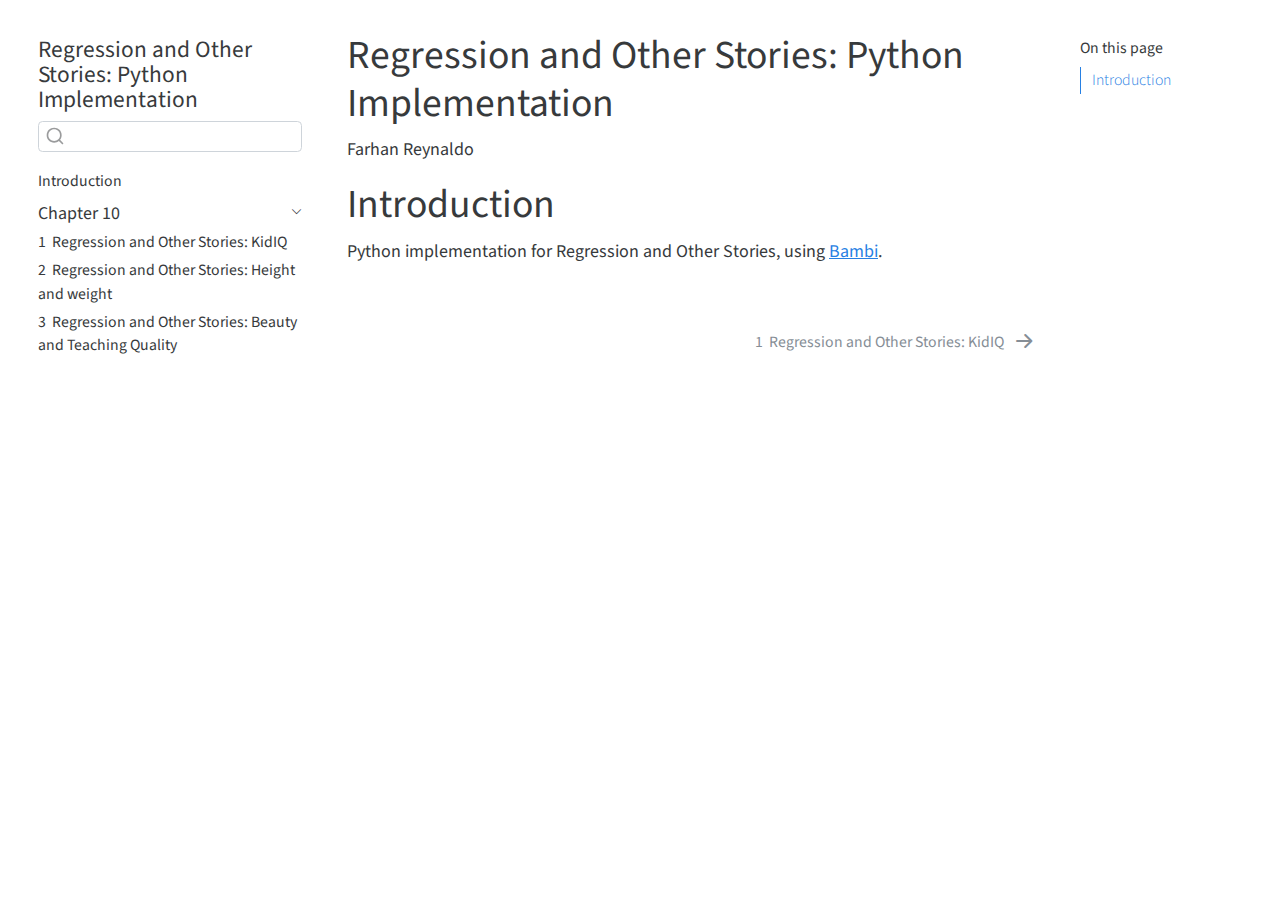
==== index.html @ aa70e220 "deploy: 21eaf51dbb74a4cae274a763568d5272a351032b" ====
<!DOCTYPE html>
<html xmlns="http://www.w3.org/1999/xhtml" lang="" xml:lang=""><head>
  <meta charset="utf-8">
  <meta name="generator" content="quarto-0.2.232">
  <meta name="viewport" content="width=device-width, initial-scale=1.0, user-scalable=yes">
  <meta name="author" content="Farhan Reynaldo">
  <title>Regression and Other Stories: Python Implementation</title>
  <style>
    code{white-space: pre-wrap;}
    span.smallcaps{font-variant: small-caps;}
    span.underline{text-decoration: underline;}
    div.column{display: inline-block; vertical-align: top; width: 50%;}
    div.hanging-indent{margin-left: 1.5em; text-indent: -1.5em;}
    ul.task-list{list-style: none;}
  </style>

  <!--[if lt IE 9]>
    <script src="//cdnjs.cloudflare.com/ajax/libs/html5shiv/3.7.3/html5shiv-printshiv.min.js"></script>
  <![endif]-->
  <script src="site_libs/quarto-nav/quarto-nav.js"></script>
  <script src="site_libs/quarto-nav/headroom.min.js"></script>
  <script src="site_libs/clipboard/clipboard.min.js"></script>
  <meta name="quarto:offset" content="./">
  <script src="site_libs/quarto-search/autocomplete.umd.js"></script>
  <script src="site_libs/quarto-search/fuse.min.js"></script>
  <script src="site_libs/quarto-search/quarto-search.js"></script>
  <link href="./ros/ch10/kidiq.html" rel="next">
  <script src="site_libs/quarto-html/quarto.js"></script>
  <script src="site_libs/quarto-html/popper.min.js"></script>
  <script src="site_libs/quarto-html/tippy.umd.min.js"></script>
  <script src="site_libs/quarto-html/anchor.min.js"></script>
  <link href="site_libs/quarto-html/tippy.css" rel="stylesheet">
  <link href="site_libs/quarto-html/quarto-syntax-highlighting.css" rel="stylesheet">
  <script src="site_libs/bootstrap/bootstrap.min.js"></script>
  <link href="site_libs/bootstrap/bootstrap-icons.css" rel="stylesheet">
  <link href="site_libs/bootstrap/bootstrap.min.css" rel="stylesheet">
  <script id="quarto-search-options" type="application/json">{
    "location": "sidebar",
    "copy-button": false,
    "collapse-after": 2,
    "panel-placement": "start",
    "type": "textbox",
    "limit": 20
  }</script>
</head>
<body>
<div id="quarto-search-results"></div>
<header id="quarto-header" class="headroom fixed-top">
<nav class="quarto-secondary-nav py-2 d-lg-none d-md-block " data-bs-toggle="collapse" data-bs-target="#quarto-sidebar" aria-controls="quarto-sidebar" aria-expanded="false" aria-label="Toggle sidebar navigation" onclick="if (window.quartoToggleHeadroom) { window.quartoToggleHeadroom(); }">
  <div class="container-fluid d-flex justify-content-between">
    <h1 class="quarto-secondary-nav-title mb-0 fs-3 d-inline">Regression and Other Stories: Python Implementation</h1>
    <button type="button" class="quarto-btn-toggle btn d-lg-none py-0 px-1 d-inline-block border-0 ">
      <i class="bi bi-chevron-right"></i>
    </button>
  </div>
</nav>
</header>
 <!-- /navbar/sidebar -->
<div class="container-fluid quarto-container d-flex flex-column page-layout-article" id="quarto-content">
<div class="row flex-fill">
  <div id="quarto-sidebar" class="col col-12 col-lg-3 d-lg-flex px-0 pt-0 sidebar collapse sidebar-navigation">
    <nav class="ms-lg-auto floating overflow-auto">
  <div class="px-3 pt-lg-2 mt-2 text-left sidebar-header">
    <div class="sidebar-title mb-0 py-0">
      <a href="./">Regression and Other Stories: Python Implementation</a> 
        <div class="sidebar-tools-main">
</div>
    </div>
  </div>
    <div class="px-3 mt-2 flex-shrink-0 align-items-center">
      <div class="sidebar-search">
      <div id="quarto-search" class="mb-0 " title="Search">
</div>
      </div>
    </div>
  <div class="sidebar-menu-container"> 
  <ul class="list-unstyled mt-1 px-3">
      <li class="sidebar-item">
  <a href="./index.html" class="active">Introduction</a>
</li>
      <ul class="list-unstyled sidebar-section depth1">
    <li class="">
        <div class="me-auto">
            <a class="sidebar-section-item d-inline-flex text-start w-100 " data-bs-toggle="collapse" data-bs-target="#chapter10-collapse" aria-expanded="true">
              <div class="me-auto sidebar-section-item">Chapter 10</div>
            <div><i class="bi bi-chevron-right ms-2"></i></div>
            </a>
        </div>
      <div class="collapse  show" id="chapter10-collapse">
        <ul class="list-unstyled sidebar-item-contents">
          <li class="sidebar-item">
  <a href="./ros/ch10/kidiq.html" class=""><span class="chapter-number">1</span>&nbsp; <span class="chapter-title">Regression and Other Stories: KidIQ</span></a>
</li>
          <li class="sidebar-item">
  <a href="./ros/ch10/height_and_weight.html" class=""><span class="chapter-number">2</span>&nbsp; <span class="chapter-title">Regression and Other Stories: Height and weight</span></a>
</li>
          <li class="sidebar-item">
  <a href="./ros/ch10/beauty.html" class=""><span class="chapter-number">3</span>&nbsp; <span class="chapter-title">Regression and Other Stories: Beauty and Teaching Quality</span></a>
</li>
        </ul>
      </div>
    </li>
  </ul>
  </ul>
  </div>
</nav>
  </div>
  <div id="quarto-toc-sidebar" class=" pt-0 col col-md-3 col-lg-2 d-none d-md-block sidebar sidebar-toc order-last"><nav id="TOC" role="doc-toc">
<h2 id="toc-title">On this page</h2>
<ul>
<li><a href="#introduction" class="nav-link active" data-scroll-target="#introduction">Introduction</a></li>
</ul>
</nav></div>
  <div class="col mx-auto col-sm-12 col-md-9 col-lg-7 col-xl-7 px-lg-4 pe-xxl-4 ps-xxl-3">
<main>
<header id="title-block-header">
<h1 class="title d-none d-lg-block display-7">Regression and Other Stories: Python Implementation</h1>
<p class="author">Farhan Reynaldo</p>
</header>

<section id="introduction" class="level1 unnumbered">
<h1 class="unnumbered">Introduction</h1>
<p>Python implementation for Regression and Other Stories, using <a href="https://bambinos.github.io/bambi">Bambi</a>.</p>


</section>
<script type="application/javascript">
window.document.addEventListener("DOMContentLoaded", function (event) {
  const icon = "";
  const anchorJS = new window.AnchorJS();
  anchorJS.options = {
    placement: 'right',
    icon: icon
  };
  anchorJS.add('.anchored');
  const clipboard = new window.ClipboardJS('.code-copy-button', {
    target: function(trigger) {
      return trigger.previousElementSibling;
    }
  });
  clipboard.on('success', function(e) {
    // button target
    const button = e.trigger;
    // don't keep focus
    button.blur();
    // flash "checked"
    button.classList.add('code-copy-button-checked');
    setTimeout(function() {
      button.classList.remove('code-copy-button-checked');
    }, 1000);
    // clear code selection
    e.clearSelection();
  });
  function tippyHover(el, contentFn) {
    window.tippy(el, {
      allowHTML: true,
      content: contentFn,
      maxWidth: 500,
      delay: 100,
      arrow: false,
      interactive: true,
      interactiveBorder: 10,
      theme: 'quarto',
      placement: 'bottom-start'
    }); 
  }
  const noterefs = window.document.querySelectorAll('a[role="doc-noteref"]');
  for (var i=0; i<noterefs.length; i++) {
    const ref = noterefs[i];
    tippyHover(ref, function() {
      let href = ref.getAttribute('href');
      try { href = new URL(href).hash; } catch {}
      const id = href.replace(/^#\/?/, "");
      const note = window.document.getElementById(id);
      return note.innerHTML;
    });
  }
  var bibliorefs = window.document.querySelectorAll('a[role="doc-biblioref"]');
  for (var i=0; i<bibliorefs.length; i++) {
    const ref = bibliorefs[i];
    const cites = ref.parentNode.getAttribute('data-cites').split(' ');
    tippyHover(ref, function() {
      var popup = window.document.createElement('div');
      cites.forEach(function(cite) {
        var citeDiv = window.document.createElement('div');
        citeDiv.classList.add('hanging-indent');
        citeDiv.classList.add('csl-entry');
        var biblioDiv = window.document.getElementById('ref-' + cite);
        if (biblioDiv) {
          citeDiv.innerHTML = biblioDiv.innerHTML;
        }
        popup.appendChild(citeDiv);
      });
      return popup.innerHTML;
    });
  }
});
</script>
</main>
<div class="page-navigation ">
  <div class="nav-page nav-page-previous">
  </div>
  <div class="nav-page nav-page-next">
      <a href="./ros/ch10/kidiq.html">
        <span class="nav-page-text"><span class="chapter-number">1</span>&nbsp; <span class="chapter-title">Regression and Other Stories: KidIQ</span></span> <i class="bi bi-arrow-right-short"></i>
      </a>
  </div>
</div>
</div> <!-- /main column -->
</div> <!-- /row -->
</div> <!-- /container fluid -->


</body></html>
---- site_libs/quarto-html/tippy.css ----
.tippy-box[data-animation=fade][data-state=hidden]{opacity:0}[data-tippy-root]{max-width:calc(100vw - 10px)}.tippy-box{position:relative;background-color:#333;color:#fff;border-radius:4px;font-size:14px;line-height:1.4;outline:0;transition-property:transform,visibility,opacity}.tippy-box[data-placement^=top]>.tippy-arrow{bottom:0}.tippy-box[data-placement^=top]>.tippy-arrow:before{bottom:-7px;left:0;border-width:8px 8px 0;border-top-color:initial;transform-origin:center top}.tippy-box[data-placement^=bottom]>.tippy-arrow{top:0}.tippy-box[data-placement^=bottom]>.tippy-arrow:before{top:-7px;left:0;border-width:0 8px 8px;border-bottom-color:initial;transform-origin:center bottom}.tippy-box[data-placement^=left]>.tippy-arrow{right:0}.tippy-box[data-placement^=left]>.tippy-arrow:before{border-width:8px 0 8px 8px;border-left-color:initial;right:-7px;transform-origin:center left}.tippy-box[data-placement^=right]>.tippy-arrow{left:0}.tippy-box[data-placement^=right]>.tippy-arrow:before{left:-7px;border-width:8px 8px 8px 0;border-right-color:initial;transform-origin:center right}.tippy-box[data-inertia][data-state=visible]{transition-timing-function:cubic-bezier(.54,1.5,.38,1.11)}.tippy-arrow{width:16px;height:16px;color:#333}.tippy-arrow:before{content:"";position:absolute;border-color:transparent;border-style:solid}.tippy-content{position:relative;padding:5px 9px;z-index:1}
---- site_libs/quarto-html/quarto-syntax-highlighting.css ----
/* quarto syntax highlight colors */
:root {
  --quarto-hl-ot-color: #007BA5;
  --quarto-hl-at-color: inherit;
  --quarto-hl-ss-color: #20794D;
  --quarto-hl-an-color: #5E5E5E;
  --quarto-hl-fu-color: #4758AB;
  --quarto-hl-st-color: #20794D;
  --quarto-hl-cf-color: #007BA5;
  --quarto-hl-op-color: #5E5E5E;
  --quarto-hl-er-color: #AD0000;
  --quarto-hl-bn-color: #AD0000;
  --quarto-hl-al-color: #AD0000;
  --quarto-hl-va-color: #111111;
  --quarto-hl-bu-color: inherit;
  --quarto-hl-ex-color: inherit;
  --quarto-hl-pp-color: #AD0000;
  --quarto-hl-in-color: #5E5E5E;
  --quarto-hl-vs-color: #20794D;
  --quarto-hl-wa-color: #5E5E5E;
  --quarto-hl-do-color: #5E5E5E;
  --quarto-hl-im-color: inherit;
  --quarto-hl-ch-color: #20794D;
  --quarto-hl-dt-color: #AD0000;
  --quarto-hl-fl-color: #AD0000;
  --quarto-hl-co-color: #5E5E5E;
  --quarto-hl-cv-color: #5E5E5E;
  --quarto-hl-cn-color: #8f5902;
  --quarto-hl-sc-color: #5E5E5E;
  --quarto-hl-dv-color: #AD0000;
  --quarto-hl-kw-color: #007BA5;
}

/* other quarto variables */
:root {
  --quarto-font-monospace: SFMono-Regular, Menlo, Monaco, Consolas, "Liberation Mono", "Courier New", monospace;
}

code span {
  color: #007BA5;
}

div.sourceCode {
  color: #007BA5;
}

code span.ot {
  color: #007BA5;
}

code span.ss {
  color: #20794D;
}

code span.an {
  color: #5E5E5E;
}

code span.fu {
  color: #4758AB;
}

code span.st {
  color: #20794D;
}

code span.cf {
  color: #007BA5;
}

code span.op {
  color: #5E5E5E;
}

code span.er {
  color: #AD0000;
}

code span.bn {
  color: #AD0000;
}

code span.al {
  color: #AD0000;
}

code span.va {
  color: #111111;
}

code span.pp {
  color: #AD0000;
}

code span.in {
  color: #5E5E5E;
}

code span.vs {
  color: #20794D;
}

code span.wa {
  color: #5E5E5E;
  font-style: italic;
}

code span.do {
  color: #5E5E5E;
  font-style: italic;
}

code span.ch {
  color: #20794D;
}

code span.dt {
  color: #AD0000;
}

code span.fl {
  color: #AD0000;
}

code span.co {
  color: #5E5E5E;
}

code span.cv {
  color: #5E5E5E;
  font-style: italic;
}

code span.cn {
  color: #8f5902;
}

code span.sc {
  color: #5E5E5E;
}

code span.dv {
  color: #AD0000;
}

code span.kw {
  color: #007BA5;
}
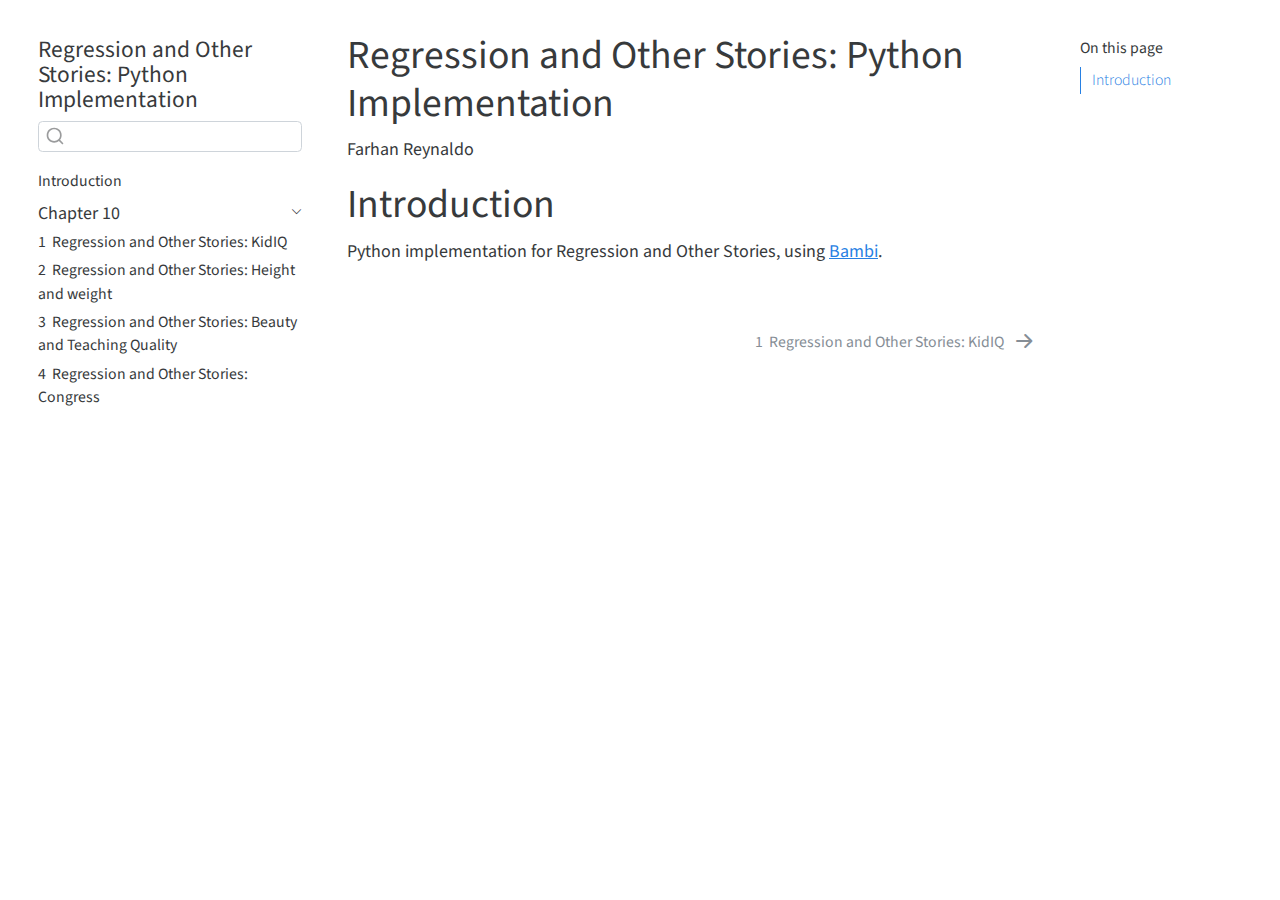
==== commit 0988f371: "deploy: c5e12799a85f6e5b0ac49fc5a3e22d8564bd55cd" ====
--- a/index.html
+++ b/index.html
@@ -96,6 +96,9 @@
 </li>
           <li class="sidebar-item">
   <a href="./ros/ch10/beauty.html" class=""><span class="chapter-number">3</span>&nbsp; <span class="chapter-title">Regression and Other Stories: Beauty and Teaching Quality</span></a>
+</li>
+          <li class="sidebar-item">
+  <a href="./ros/ch10/congress.html" class=""><span class="chapter-number">4</span>&nbsp; <span class="chapter-title">Regression and Other Stories: Congress</span></a>
 </li>
         </ul>
       </div>
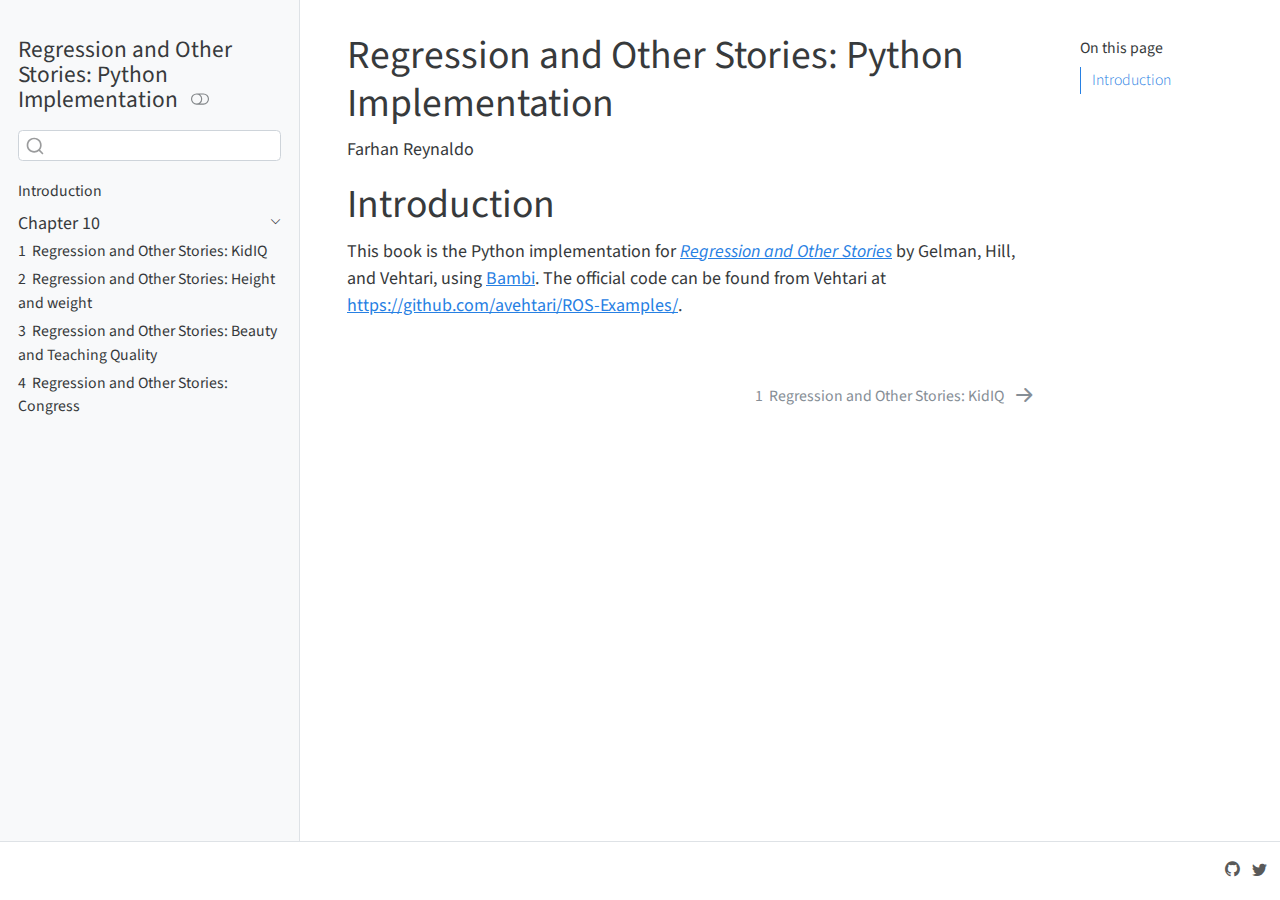
==== commit fc2e9a51: "deploy: 8d69a99f98778441fc0b5d15aefc09aa00f18bc5" ====
--- a/index.html
+++ b/index.html
@@ -30,10 +30,12 @@
   <script src="site_libs/quarto-html/tippy.umd.min.js"></script>
   <script src="site_libs/quarto-html/anchor.min.js"></script>
   <link href="site_libs/quarto-html/tippy.css" rel="stylesheet">
-  <link href="site_libs/quarto-html/quarto-syntax-highlighting.css" rel="stylesheet">
+  <link class="quarto-color-scheme" href="site_libs/quarto-html/quarto-syntax-highlighting.css" rel="stylesheet">
+  <link class="quarto-color-scheme quarto-color-alternate" rel="prefetch" href="site_libs/quarto-html/quarto-syntax-highlighting-dark.css">
   <script src="site_libs/bootstrap/bootstrap.min.js"></script>
   <link href="site_libs/bootstrap/bootstrap-icons.css" rel="stylesheet">
-  <link href="site_libs/bootstrap/bootstrap.min.css" rel="stylesheet">
+  <link class="quarto-color-scheme" href="site_libs/bootstrap/bootstrap.min.css" rel="stylesheet">
+  <link class="quarto-color-scheme quarto-color-alternate" rel="prefetch" href="site_libs/bootstrap/bootstrap-dark.min.css">
   <script id="quarto-search-options" type="application/json">{
     "location": "sidebar",
     "copy-button": false,
@@ -56,14 +58,15 @@
 </nav>
 </header>
  <!-- /navbar/sidebar -->
-<div class="container-fluid quarto-container d-flex flex-column page-layout-article" id="quarto-content">
-<div class="row flex-fill">
+<div class="container-fluid quarto-container d-flex flex-column page-layout-article">
+<div class="row flex-fill" id="quarto-content">
   <div id="quarto-sidebar" class="col col-12 col-lg-3 d-lg-flex px-0 pt-0 sidebar collapse sidebar-navigation">
-    <nav class="ms-lg-auto floating overflow-auto">
+    <nav class="me-lg-auto docked overflow-auto">
   <div class="px-3 pt-lg-2 mt-2 text-left sidebar-header">
     <div class="sidebar-title mb-0 py-0">
       <a href="./">Regression and Other Stories: Python Implementation</a> 
         <div class="sidebar-tools-main">
+  <a href="" class="quarto-color-scheme-toggle sidebar-tool" onclick="window.quartoToggleColorScheme(); return false;" title="Toggle dark mode"><i class="bi"></i></a>
 </div>
     </div>
   </div>
@@ -114,7 +117,7 @@
 <li><a href="#introduction" class="nav-link active" data-scroll-target="#introduction">Introduction</a></li>
 </ul>
 </nav></div>
-  <div class="col mx-auto col-sm-12 col-md-9 col-lg-7 col-xl-7 px-lg-4 pe-xxl-4 ps-xxl-3">
+  <div class="col mx-auto col-sm-12 col-md-9 col-lg-7 col-xl-7 px-lg-4 pe-xxl-4 ps-xxl-0">
 <main>
 <header id="title-block-header">
 <h1 class="title d-none d-lg-block display-7">Regression and Other Stories: Python Implementation</h1>
@@ -123,12 +126,108 @@
 
 <section id="introduction" class="level1 unnumbered">
 <h1 class="unnumbered">Introduction</h1>
-<p>Python implementation for Regression and Other Stories, using <a href="https://bambinos.github.io/bambi">Bambi</a>.</p>
+<p>This book is the Python implementation for <a href="https://www.cambridge.org/core/books/regression-and-other-stories/DD20DD6C9057118581076E54E40C372C"><em>Regression and Other Stories</em></a> by Gelman, Hill, and Vehtari, using <a href="https://bambinos.github.io/bambi">Bambi</a>. The official code can be found from Vehtari at <a href="https://github.com/avehtari/ROS-Examples/">https://github.com/avehtari/ROS-Examples/</a>.</p>
 
 
 </section>
 <script type="application/javascript">
 window.document.addEventListener("DOMContentLoaded", function (event) {
+  const disableStylesheet = (stylesheets) => {
+    for (let i=0; i < stylesheets.length; i++) {
+      const stylesheet = stylesheets[i];
+      stylesheet.rel = 'prefetch';
+    }
+  }
+  const enableStylesheet = (stylesheets) => {
+    for (let i=0; i < stylesheets.length; i++) {
+      const stylesheet = stylesheets[i];
+      stylesheet.rel = 'stylesheet';
+    }
+  }
+  const manageTransitions = (selector, allowTransitions) => {
+    const els = window.document.querySelectorAll(selector);
+    for (let i=0; i < els.length; i++) {
+      const el = els[i];
+      if (allowTransitions) {
+        el.classList.remove('notransition');
+      } else {
+        el.classList.add('notransition');
+      }
+    }
+  }
+  const toggleColorMode = (alternate) => {
+    // Switch the stylesheets
+    const alternateStylesheets = window.document.querySelectorAll('link.quarto-color-scheme.quarto-color-alternate');
+    manageTransitions('div.sidebar-toc .nav-link', false);
+    if (alternate) {
+      enableStylesheet(alternateStylesheets);
+    } else {
+      disableStylesheet(alternateStylesheets);
+    }
+    manageTransitions('.quarto-toc-sidebar .nav-link', true);
+    // Switch the toggles
+    const toggles = window.document.querySelectorAll('.quarto-color-scheme-toggle');
+    for (let i=0; i < toggles.length; i++) {
+      const toggle = toggles[i];
+      if (toggle) {
+        if (alternate) {
+          toggle.classList.add("alternate");     
+        } else {
+          toggle.classList.remove("alternate");
+        }
+      }
+    }
+  }
+  const isFileUrl = () => { 
+    return window.location.protocol === 'file:';
+  }
+  const hasAlternateSentinel = () => {  
+    let styleSentinel = getColorSchemeSentinel();
+    if (styleSentinel !== null) {
+      return styleSentinel === "alternate";
+    } else {
+      return false;
+    }
+  }
+  const setStyleSentinel = (alternate) => {
+    const value = alternate ? "alternate" : "default";
+    if (!isFileUrl()) {
+      window.localStorage.setItem("quarto-color-scheme", value);
+    } else {
+      localAlternateSentinel = value;
+    }
+  }
+  const getColorSchemeSentinel = () => {
+    if (!isFileUrl()) {
+      return window.localStorage.getItem("quarto-color-scheme");
+    } else {
+      return localAlternateSentinel;
+    }
+  }
+  let localAlternateSentinel = null;
+  // Dark / light mode switch
+  window.quartoToggleColorScheme = () => {
+    // Read the current dark / light value 
+    let toAlternate = !hasAlternateSentinel();
+    toggleColorMode(toAlternate);
+    setStyleSentinel(toAlternate);
+  };
+  // Ensure there is a toggle, if there isn't float one in the top right
+  if (window.document.querySelector('.quarto-color-scheme-toggle') === null) {
+    const a = window.document.createElement('a');
+    a.id = "quarto-color-scheme-toggle";
+    a.classList.add('top-right');
+    a.href = "";
+    a.onclick = function() { try { window.quartoToggleColorScheme(); } catch {} return false; };
+    const i = window.document.createElement("i");
+    i.classList.add('bi');
+    a.appendChild(i);
+    window.document.body.appendChild(a);
+  }
+  // Switch to dark mode if need be
+  if (hasAlternateSentinel()) {
+    toggleColorMode(true);
+  } 
   const icon = "";
   const anchorJS = new window.AnchorJS();
   anchorJS.options = {
@@ -200,7 +299,7 @@
 });
 </script>
 </main>
-<div class="page-navigation ">
+<div class="page-navigation page-navigation-docked">
   <div class="nav-page nav-page-previous">
   </div>
   <div class="nav-page nav-page-next">
@@ -211,6 +310,26 @@
 </div>
 </div> <!-- /main column -->
 </div> <!-- /row -->
+<div class="row">
+  <div class="nav-footer">
+    <div class="nav-footer-right ms-auto">
+      <ul class="footer-items list-unstyled">
+    <li class="nav-item compact">
+    <a class="nav-link" href="https://github.com/farhanreynaldo">
+      <i class="bi-github" role="img">
+</i> 
+    </a>
+  </li>  
+    <li class="nav-item compact">
+    <a class="nav-link" href="https://twitter.com/xynx">
+      <i class="bi-twitter" role="img">
+</i> 
+    </a>
+  </li>  
+</ul>
+    </div>
+  </div>
+</div>
 </div> <!-- /container fluid -->
 
 
--- a/site_libs/quarto-html/quarto-syntax-highlighting.css
+++ b/site_libs/quarto-html/quarto-syntax-highlighting.css
@@ -32,6 +32,10 @@
 }
 
 /* other quarto variables */
+:root {
+  --quarto-font-monospace: SFMono-Regular, Menlo, Monaco, Consolas, "Liberation Mono", "Courier New", monospace;
+}
+
 :root {
   --quarto-font-monospace: SFMono-Regular, Menlo, Monaco, Consolas, "Liberation Mono", "Courier New", monospace;
 }
--- a/site_libs/quarto-html/quarto-syntax-highlighting-dark.css
+++ b/site_libs/quarto-html/quarto-syntax-highlighting-dark.css
@@ -0,0 +1,171 @@
+/* quarto syntax highlight colors */
+:root {
+  --quarto-hl-al-color: #f07178;
+  --quarto-hl-an-color: #d4d0ab;
+  --quarto-hl-at-color: #00e0e0;
+  --quarto-hl-bn-color: #d4d0ab;
+  --quarto-hl-bu-color: #abe338;
+  --quarto-hl-ch-color: #abe338;
+  --quarto-hl-co-color: #f8f8f2;
+  --quarto-hl-cv-color: #ffd700;
+  --quarto-hl-cn-color: #ffd700;
+  --quarto-hl-cf-color: #ffa07a;
+  --quarto-hl-dt-color: #ffa07a;
+  --quarto-hl-dv-color: #d4d0ab;
+  --quarto-hl-do-color: #f8f8f2;
+  --quarto-hl-er-color: #f07178;
+  --quarto-hl-ex-color: #00e0e0;
+  --quarto-hl-fl-color: #d4d0ab;
+  --quarto-hl-fu-color: #ffa07a;
+  --quarto-hl-im-color: #abe338;
+  --quarto-hl-in-color: #d4d0ab;
+  --quarto-hl-kw-color: #ffa07a;
+  --quarto-hl-op-color: #ffa07a;
+  --quarto-hl-pp-color: #dcc6e0;
+  --quarto-hl-re-color: #00e0e0;
+  --quarto-hl-sc-color: #abe338;
+  --quarto-hl-ss-color: #abe338;
+  --quarto-hl-st-color: #abe338;
+  --quarto-hl-va-color: #00e0e0;
+  --quarto-hl-vs-color: #abe338;
+  --quarto-hl-wa-color: #dcc6e0;
+}
+
+/* other quarto variables */
+:root {
+  --quarto-font-monospace: SFMono-Regular, Menlo, Monaco, Consolas, "Liberation Mono", "Courier New", monospace;
+}
+
+:root {
+  --quarto-font-monospace: SFMono-Regular, Menlo, Monaco, Consolas, "Liberation Mono", "Courier New", monospace;
+}
+
+code span.al {
+  font-weight: bold;
+  color: #f07178;
+}
+
+code span.an {
+  color: #d4d0ab;
+}
+
+code span.at {
+  color: #00e0e0;
+}
+
+code span.bn {
+  color: #d4d0ab;
+}
+
+code span.bu {
+  color: #abe338;
+}
+
+code span.ch {
+  color: #abe338;
+}
+
+code span.co {
+  font-style: italic;
+  color: #f8f8f2;
+}
+
+code span.cv {
+  color: #ffd700;
+}
+
+code span.cn {
+  color: #ffd700;
+}
+
+code span.cf {
+  font-weight: bold;
+  color: #ffa07a;
+}
+
+code span.dt {
+  color: #ffa07a;
+}
+
+code span.dv {
+  color: #d4d0ab;
+}
+
+code span.do {
+  color: #f8f8f2;
+}
+
+code span.er {
+  color: #f07178;
+  text-decoration: underline;
+}
+
+code span.ex {
+  font-weight: bold;
+  color: #00e0e0;
+}
+
+code span.fl {
+  color: #d4d0ab;
+}
+
+code span.fu {
+  color: #ffa07a;
+}
+
+code span.im {
+  color: #abe338;
+}
+
+code span.in {
+  color: #d4d0ab;
+}
+
+code span.kw {
+  font-weight: bold;
+  color: #ffa07a;
+}
+
+code span {
+  color: #f8f8f2;
+}
+
+div.sourceCode {
+  color: #f8f8f2;
+}
+
+code span.op {
+  color: #ffa07a;
+}
+
+code span.pp {
+  color: #dcc6e0;
+}
+
+code span.re {
+  color: #00e0e0;
+}
+
+code span.sc {
+  color: #abe338;
+}
+
+code span.ss {
+  color: #abe338;
+}
+
+code span.st {
+  color: #abe338;
+}
+
+code span.va {
+  color: #00e0e0;
+}
+
+code span.vs {
+  color: #abe338;
+}
+
+code span.wa {
+  color: #dcc6e0;
+}
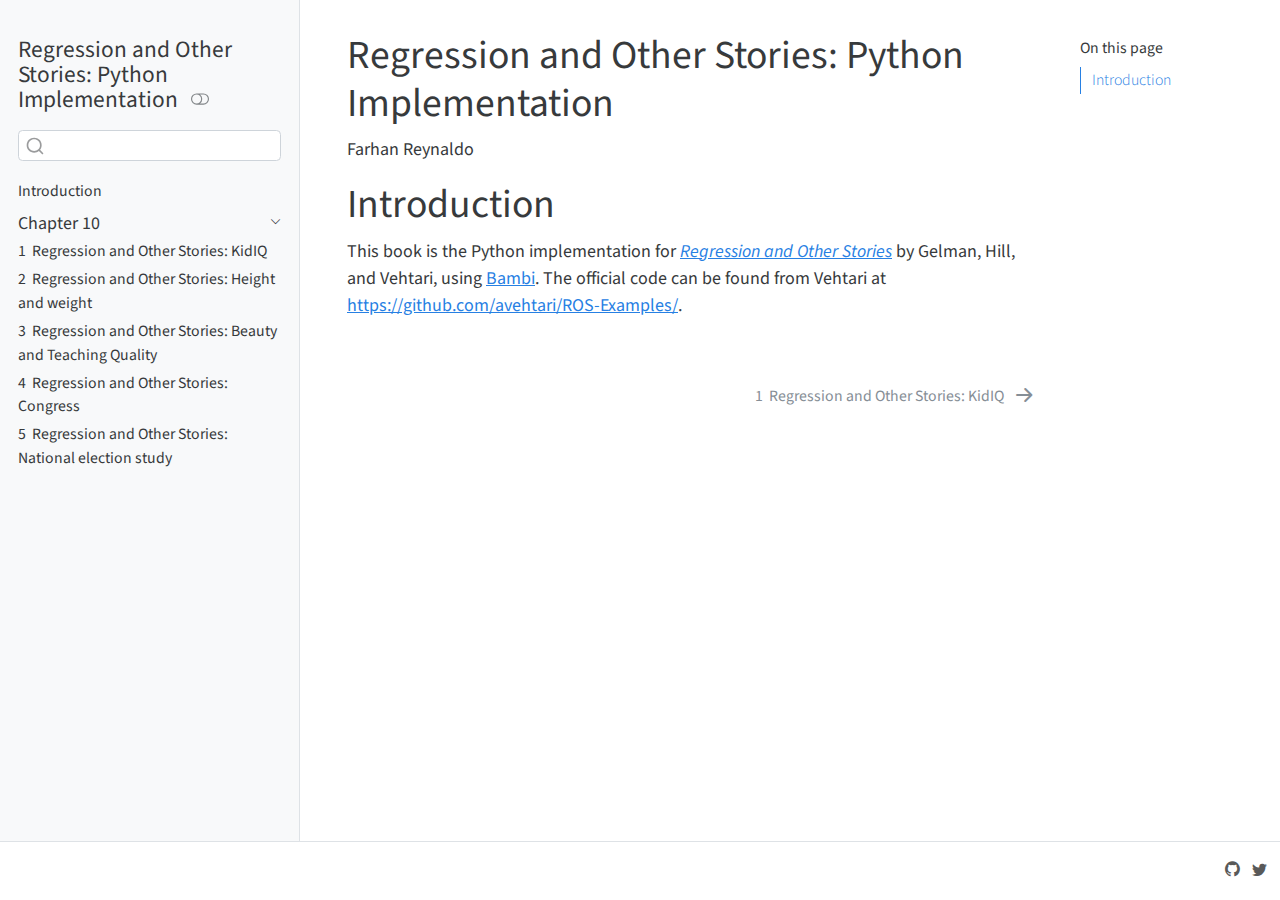
==== commit 6c90b970: "deploy: 23cfc5887d20a9f763266d110bfa7595ce7906cf" ====
--- a/index.html
+++ b/index.html
@@ -103,6 +103,9 @@
           <li class="sidebar-item">
   <a href="./ros/ch10/congress.html" class=""><span class="chapter-number">4</span>&nbsp; <span class="chapter-title">Regression and Other Stories: Congress</span></a>
 </li>
+          <li class="sidebar-item">
+  <a href="./ros/ch10/nes_linear.html" class=""><span class="chapter-number">5</span>&nbsp; <span class="chapter-title">Regression and Other Stories: National election study</span></a>
+</li>
         </ul>
       </div>
     </li>
